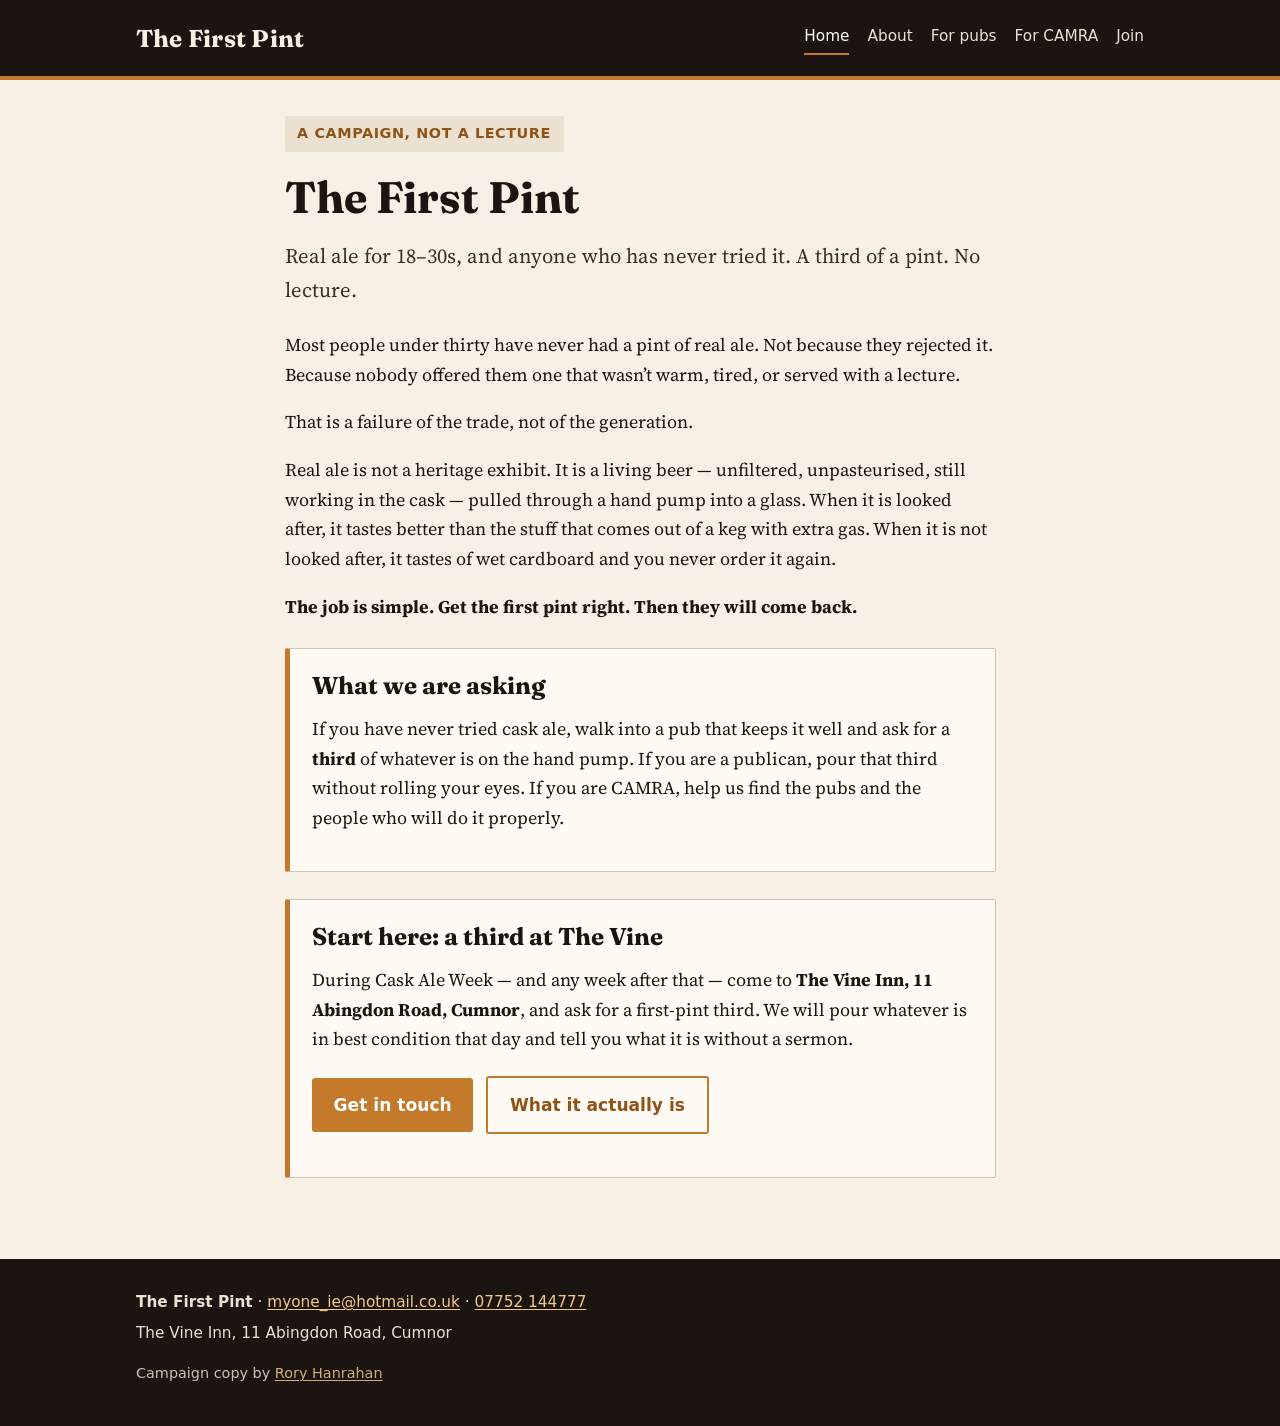
==== index.html @ 9336c906 "Add The First Pint campaign site" ====
<!DOCTYPE html>
<html lang="en-GB">
<head>
  <meta charset="utf-8">
  <meta name="viewport" content="width=device-width, initial-scale=1">
  <title>The First Pint — real ale for 18–30s</title>
  <meta name="description" content="Real ale for 18–30s, and anyone who has never tried it. A third of a pint. No lecture.">
  <link rel="preconnect" href="https://fonts.googleapis.com">
  <link rel="preconnect" href="https://fonts.gstatic.com" crossorigin>
  <link href="https://fonts.googleapis.com/css2?family=Fraunces:opsz,wght@9..144,600;9..144,700&family=Source+Serif+4:opsz,wght@8..60,400;8..60,600&display=swap" rel="stylesheet">
  <link rel="stylesheet" href="css/styles.css">
</head>
<body>
  <header class="site-header">
    <div class="site-header-inner">
      <p class="site-title"><a href="index.html">The First Pint</a></p>
      <nav class="site-nav" aria-label="Main">
        <a href="index.html" aria-current="page">Home</a>
        <a href="about.html">About</a>
        <a href="pubs.html">For pubs</a>
        <a href="camra.html">For CAMRA</a>
        <a href="join.html">Join</a>
      </nav>
    </div>
  </header>

  <main>
    <p class="tagline">A campaign, not a lecture</p>
    <h1>The First Pint</h1>
    <p class="lede">Real ale for 18–30s, and anyone who has never tried it. A third of a pint. No lecture.</p>

    <p>Most people under thirty have never had a pint of real ale. Not because they rejected it. Because nobody offered them one that wasn’t warm, tired, or served with a lecture.</p>
    <p>That is a failure of the trade, not of the generation.</p>
    <p>Real ale is not a heritage exhibit. It is a living beer — unfiltered, unpasteurised, still working in the cask — pulled through a hand pump into a glass. When it is looked after, it tastes better than the stuff that comes out of a keg with extra gas. When it is not looked after, it tastes of wet cardboard and you never order it again.</p>
    <p><strong>The job is simple. Get the first pint right. Then they will come back.</strong></p>

    <div class="ask-box">
      <h2>What we are asking</h2>
      <p>If you have never tried cask ale, walk into a pub that keeps it well and ask for a <strong>third</strong> of whatever is on the hand pump. If you are a publican, pour that third without rolling your eyes. If you are CAMRA, help us find the pubs and the people who will do it properly.</p>
    </div>

    <div class="cta-box">
      <h2>Start here: a third at The Vine</h2>
      <p>During Cask Ale Week — and any week after that — come to <strong>The Vine Inn, 11 Abingdon Road, Cumnor</strong>, and ask for a first-pint third. We will pour whatever is in best condition that day and tell you what it is without a sermon.</p>
      <p>
        <a class="btn" href="join.html">Get in touch</a>
        <a class="btn btn-ghost" href="about.html">What it actually is</a>
      </p>
    </div>
  </main>

  <footer class="site-footer">
    <div class="site-footer-inner">
      <p><strong>The First Pint</strong> · <a href="mailto:myone_ie@hotmail.co.uk">myone_ie@hotmail.co.uk</a> · <a href="tel:+447752144777">07752 144777</a></p>
      <p>The Vine Inn, 11 Abingdon Road, Cumnor</p>
      <p class="fine">Campaign copy by <a href="https://roryhanrahan.co.uk/first-pint.html">Rory Hanrahan</a></p>
    </div>
  </footer>
</body>
</html>
---- css/styles.css ----
/* The First Pint — warm campaign styles */
:root {
  --ink: #1c1410;
  --ink-soft: #3a2e26;
  --cream: #f7f0e4;
  --cream-deep: #ebe1d0;
  --amber: #c47a2a;
  --amber-deep: #8f5318;
  --ale: #6b3a14;
  --foam: #fffaf3;
  --line: #d4c4ae;
  --max: 42rem;
  --wide: 56rem;
}

*,
*::before,
*::after {
  box-sizing: border-box;
}

html {
  font-size: 112.5%;
  scroll-behavior: smooth;
}

body {
  margin: 0;
  font-family: "Source Serif 4", "Iowan Old Style", "Palatino Linotype", Palatino, Georgia, serif;
  line-height: 1.65;
  color: var(--ink);
  background: var(--cream);
  min-height: 100vh;
  display: flex;
  flex-direction: column;
}

img {
  max-width: 100%;
  height: auto;
}

a {
  color: var(--amber-deep);
  text-decoration-thickness: 1px;
  text-underline-offset: 0.15em;
}

a:hover {
  color: var(--ale);
}

.site-header {
  background: var(--ink);
  color: var(--cream);
  padding: 1rem 1.25rem;
  border-bottom: 4px solid var(--amber);
}

.site-header-inner {
  max-width: var(--wide);
  margin: 0 auto;
  display: flex;
  flex-wrap: wrap;
  align-items: center;
  justify-content: space-between;
  gap: 0.75rem 1.5rem;
}

.site-title {
  font-family: "Fraunces", "Source Serif 4", Georgia, serif;
  font-weight: 700;
  font-size: 1.35rem;
  letter-spacing: 0.01em;
  margin: 0;
}

.site-title a {
  color: var(--cream);
  text-decoration: none;
}

.site-title a:hover {
  color: #f0c98a;
}

.site-nav {
  display: flex;
  flex-wrap: wrap;
  gap: 0.35rem 1rem;
  font-family: system-ui, -apple-system, "Segoe UI", sans-serif;
  font-size: 0.85rem;
}

.site-nav a {
  color: var(--cream-deep);
  text-decoration: none;
  padding: 0.2rem 0;
  border-bottom: 2px solid transparent;
}

.site-nav a:hover,
.site-nav a[aria-current="page"] {
  color: #fff;
  border-bottom-color: var(--amber);
}

main {
  flex: 1;
  width: 100%;
  max-width: var(--max);
  margin: 0 auto;
  padding: 2rem 1.25rem 3rem;
}

main.wide {
  max-width: var(--wide);
}

h1,
h2,
h3 {
  font-family: "Fraunces", "Source Serif 4", Georgia, serif;
  font-weight: 700;
  line-height: 1.25;
  color: var(--ink);
}

h1 {
  font-size: clamp(1.85rem, 4vw, 2.45rem);
  margin: 0 0 0.75rem;
}

h2 {
  font-size: 1.35rem;
  margin: 2.25rem 0 0.75rem;
  padding-bottom: 0.35rem;
  border-bottom: 2px solid var(--line);
}

h3 {
  font-size: 1.1rem;
  margin: 1.5rem 0 0.5rem;
}

p {
  margin: 0 0 1rem;
}

.lede {
  font-size: 1.15rem;
  color: var(--ink-soft);
  margin-bottom: 1.25rem;
}

.tagline {
  display: inline-block;
  font-family: system-ui, -apple-system, "Segoe UI", sans-serif;
  font-size: 0.8rem;
  font-weight: 600;
  letter-spacing: 0.04em;
  text-transform: uppercase;
  color: var(--amber-deep);
  background: var(--cream-deep);
  padding: 0.35rem 0.7rem;
  border-radius: 2px;
  margin-bottom: 1rem;
}

.ask-box,
.cta-box,
.chalk {
  background: var(--foam);
  border: 1px solid var(--line);
  border-left: 5px solid var(--amber);
  padding: 1.15rem 1.25rem;
  margin: 1.5rem 0;
  border-radius: 2px;
}

.chalk {
  background: #2a241c;
  color: var(--cream);
  border: none;
  border-left: 5px solid var(--amber);
  font-family: system-ui, -apple-system, "Segoe UI", sans-serif;
}

.chalk strong {
  color: #f0c98a;
  letter-spacing: 0.02em;
}

.ask-box h2,
.cta-box h2 {
  margin-top: 0;
  border: none;
  padding: 0;
}

ul,
ol {
  margin: 0 0 1.25rem;
  padding-left: 1.25rem;
}

li {
  margin-bottom: 0.55rem;
}

.steps {
  list-style: none;
  padding: 0;
  counter-reset: step;
}

.steps li {
  counter-increment: step;
  position: relative;
  padding: 0.85rem 0 0.85rem 3rem;
  border-bottom: 1px solid var(--line);
  margin: 0;
}

.steps li::before {
  content: counter(step);
  position: absolute;
  left: 0;
  top: 0.85rem;
  width: 2rem;
  height: 2rem;
  display: flex;
  align-items: center;
  justify-content: center;
  background: var(--amber);
  color: #fff;
  font-family: system-ui, sans-serif;
  font-weight: 700;
  font-size: 0.9rem;
  border-radius: 50%;
}

.btn {
  display: inline-block;
  font-family: system-ui, -apple-system, "Segoe UI", sans-serif;
  font-weight: 600;
  font-size: 0.95rem;
  background: var(--amber);
  color: #fff;
  padding: 0.7rem 1.2rem;
  border-radius: 3px;
  text-decoration: none;
  border: none;
  margin: 0.25rem 0.5rem 0.25rem 0;
}

.btn:hover {
  background: var(--amber-deep);
  color: #fff;
}

.btn-ghost {
  background: transparent;
  color: var(--amber-deep);
  border: 2px solid var(--amber);
}

.btn-ghost:hover {
  background: var(--cream-deep);
  color: var(--ale);
}

.contact-list {
  list-style: none;
  padding: 0;
}

.contact-list li {
  margin-bottom: 0.65rem;
  padding-left: 0;
}

.contact-list strong {
  display: inline-block;
  min-width: 4.5rem;
  font-family: system-ui, sans-serif;
  font-size: 0.85rem;
  color: var(--ink-soft);
}

.site-footer {
  background: var(--ink);
  color: var(--cream-deep);
  padding: 1.75rem 1.25rem;
  font-family: system-ui, -apple-system, "Segoe UI", sans-serif;
  font-size: 0.85rem;
  line-height: 1.5;
}

.site-footer-inner {
  max-width: var(--wide);
  margin: 0 auto;
}

.site-footer a {
  color: #f0c98a;
}

.site-footer a:hover {
  color: #fff;
}

.site-footer p {
  margin: 0 0 0.5rem;
}

.site-footer .fine {
  margin-top: 1rem;
  opacity: 0.85;
  font-size: 0.8rem;
}

@media (max-width: 560px) {
  html {
    font-size: 100%;
  }

  .site-header-inner {
    flex-direction: column;
    align-items: flex-start;
  }

  .site-nav {
    gap: 0.5rem 0.85rem;
  }
}
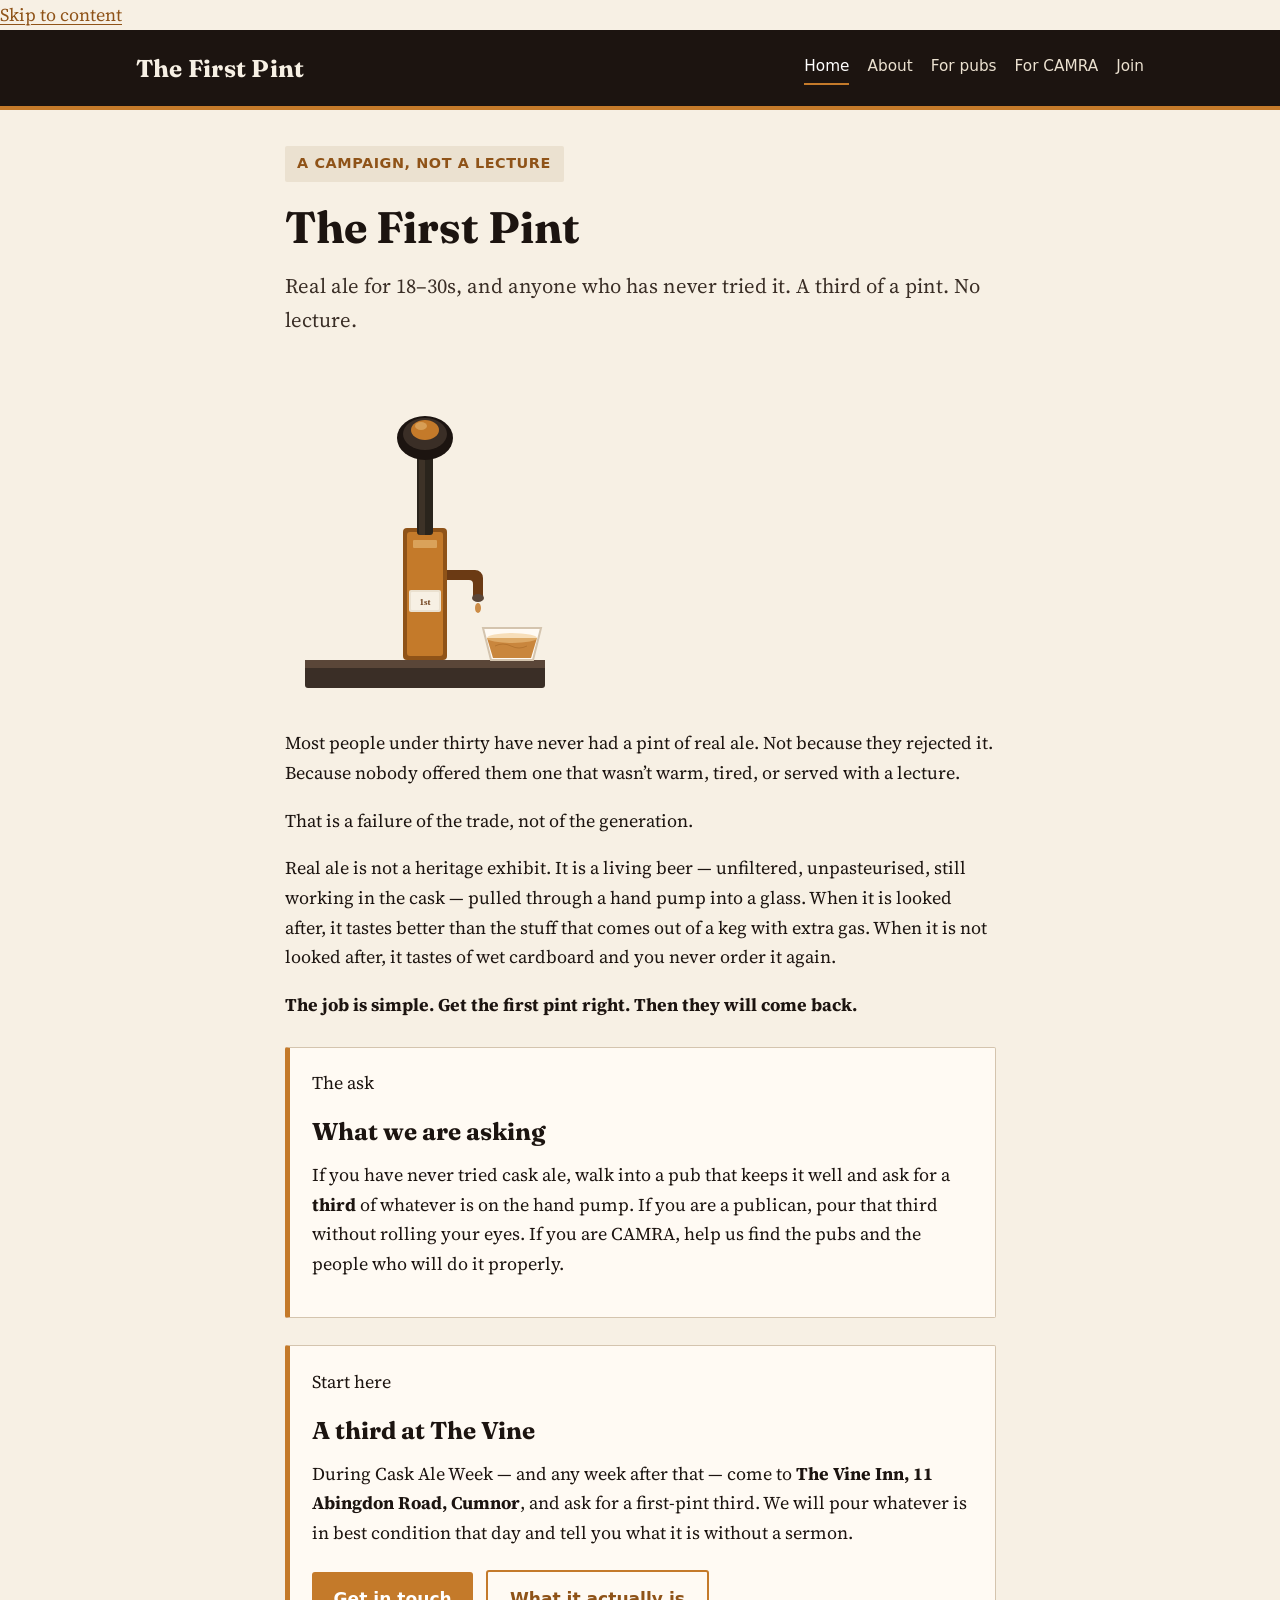
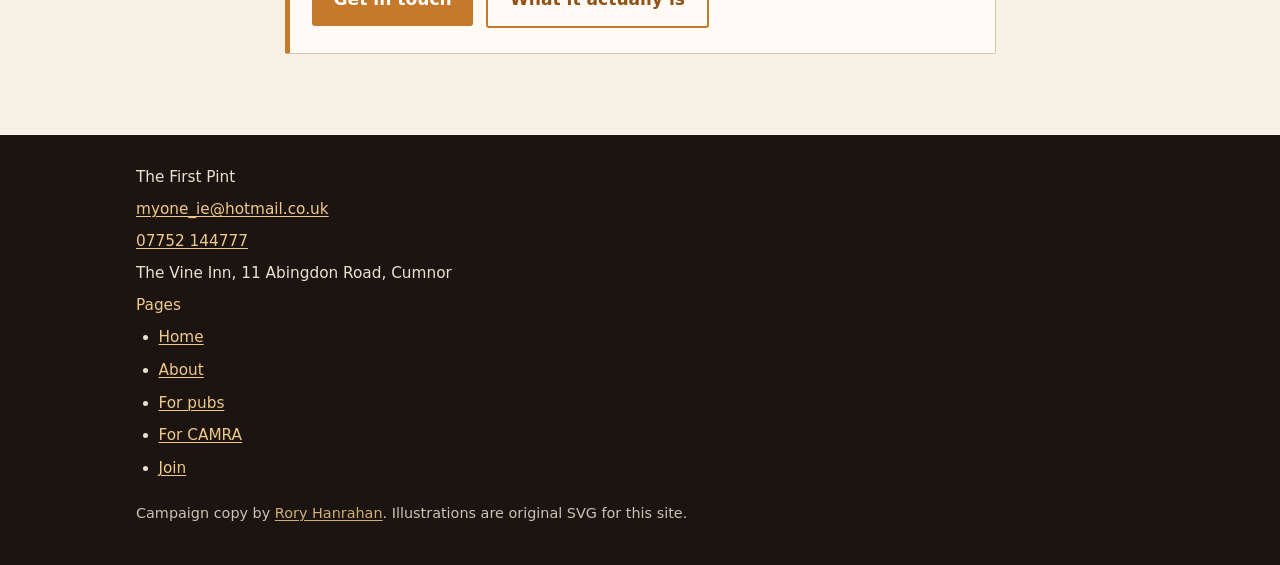
==== commit 30b64ec4: "Polish campaign design, SVG art, and OG image" ====
--- a/index.html
+++ b/index.html
@@ -5,12 +5,24 @@
   <meta name="viewport" content="width=device-width, initial-scale=1">
   <title>The First Pint — real ale for 18–30s</title>
   <meta name="description" content="Real ale for 18–30s, and anyone who has never tried it. A third of a pint. No lecture.">
+  <meta property="og:type" content="website">
+  <meta property="og:title" content="The First Pint — real ale for 18–30s">
+  <meta property="og:description" content="Real ale for 18–30s, and anyone who has never tried it. A third of a pint. No lecture.">
+  <meta property="og:url" content="https://rhodirish-afk.github.io/the-first-pint/">
+  <meta property="og:image" content="https://rhodirish-afk.github.io/the-first-pint/assets/og-image.svg">
+  <meta property="og:image:width" content="1200">
+  <meta property="og:image:height" content="630">
+  <meta name="twitter:card" content="summary_large_image">
+  <meta name="twitter:title" content="The First Pint — real ale for 18–30s">
+  <meta name="twitter:description" content="Real ale for 18–30s, and anyone who has never tried it. A third of a pint. No lecture.">
+  <meta name="twitter:image" content="https://rhodirish-afk.github.io/the-first-pint/assets/og-image.svg">
   <link rel="preconnect" href="https://fonts.googleapis.com">
   <link rel="preconnect" href="https://fonts.gstatic.com" crossorigin>
   <link href="https://fonts.googleapis.com/css2?family=Fraunces:opsz,wght@9..144,600;9..144,700&family=Source+Serif+4:opsz,wght@8..60,400;8..60,600&display=swap" rel="stylesheet">
   <link rel="stylesheet" href="css/styles.css">
 </head>
 <body>
+  <a class="skip-link" href="#main">Skip to content</a>
   <header class="site-header">
     <div class="site-header-inner">
       <p class="site-title"><a href="index.html">The First Pint</a></p>
@@ -24,10 +36,17 @@
     </div>
   </header>
 
-  <main>
-    <p class="tagline">A campaign, not a lecture</p>
-    <h1>The First Pint</h1>
-    <p class="lede">Real ale for 18–30s, and anyone who has never tried it. A third of a pint. No lecture.</p>
+  <main id="main">
+    <div class="hero">
+      <div class="hero-copy">
+        <p class="tagline">A campaign, not a lecture</p>
+        <h1>The First Pint</h1>
+        <p class="lede">Real ale for 18–30s, and anyone who has never tried it. A third of a pint. No lecture.</p>
+      </div>
+      <div class="hero-art" aria-hidden="true">
+        <img src="assets/handpump.svg" width="280" height="360" alt="">
+      </div>
+    </div>
 
     <p>Most people under thirty have never had a pint of real ale. Not because they rejected it. Because nobody offered them one that wasn’t warm, tired, or served with a lecture.</p>
     <p>That is a failure of the trade, not of the generation.</p>
@@ -35,25 +54,43 @@
     <p><strong>The job is simple. Get the first pint right. Then they will come back.</strong></p>
 
     <div class="ask-box">
+      <p class="section-label">The ask</p>
       <h2>What we are asking</h2>
       <p>If you have never tried cask ale, walk into a pub that keeps it well and ask for a <strong>third</strong> of whatever is on the hand pump. If you are a publican, pour that third without rolling your eyes. If you are CAMRA, help us find the pubs and the people who will do it properly.</p>
     </div>
 
     <div class="cta-box">
-      <h2>Start here: a third at The Vine</h2>
+      <p class="section-label">Start here</p>
+      <h2>A third at The Vine</h2>
       <p>During Cask Ale Week — and any week after that — come to <strong>The Vine Inn, 11 Abingdon Road, Cumnor</strong>, and ask for a first-pint third. We will pour whatever is in best condition that day and tell you what it is without a sermon.</p>
-      <p>
+      <div class="btn-row">
         <a class="btn" href="join.html">Get in touch</a>
         <a class="btn btn-ghost" href="about.html">What it actually is</a>
-      </p>
+      </div>
     </div>
   </main>
 
   <footer class="site-footer">
     <div class="site-footer-inner">
-      <p><strong>The First Pint</strong> · <a href="mailto:myone_ie@hotmail.co.uk">myone_ie@hotmail.co.uk</a> · <a href="tel:+447752144777">07752 144777</a></p>
-      <p>The Vine Inn, 11 Abingdon Road, Cumnor</p>
-      <p class="fine">Campaign copy by <a href="https://roryhanrahan.co.uk/first-pint.html">Rory Hanrahan</a></p>
+      <div>
+        <p class="footer-brand">The First Pint</p>
+        <div class="contact-block">
+          <p><a href="mailto:myone_ie@hotmail.co.uk">myone_ie@hotmail.co.uk</a></p>
+          <p><a href="tel:+447752144777">07752 144777</a></p>
+          <p>The Vine Inn, 11 Abingdon Road, Cumnor</p>
+        </div>
+      </div>
+      <div>
+        <p class="section-label" style="color:#f0c98a;margin-bottom:0.5rem;">Pages</p>
+        <ul class="footer-nav">
+          <li><a href="index.html" aria-current="page">Home</a></li>
+          <li><a href="about.html">About</a></li>
+          <li><a href="pubs.html">For pubs</a></li>
+          <li><a href="camra.html">For CAMRA</a></li>
+          <li><a href="join.html">Join</a></li>
+        </ul>
+      </div>
+      <p class="fine">Campaign copy by <a href="https://roryhanrahan.co.uk/first-pint.html">Rory Hanrahan</a>. Illustrations are original SVG for this site.</p>
     </div>
   </footer>
 </body>
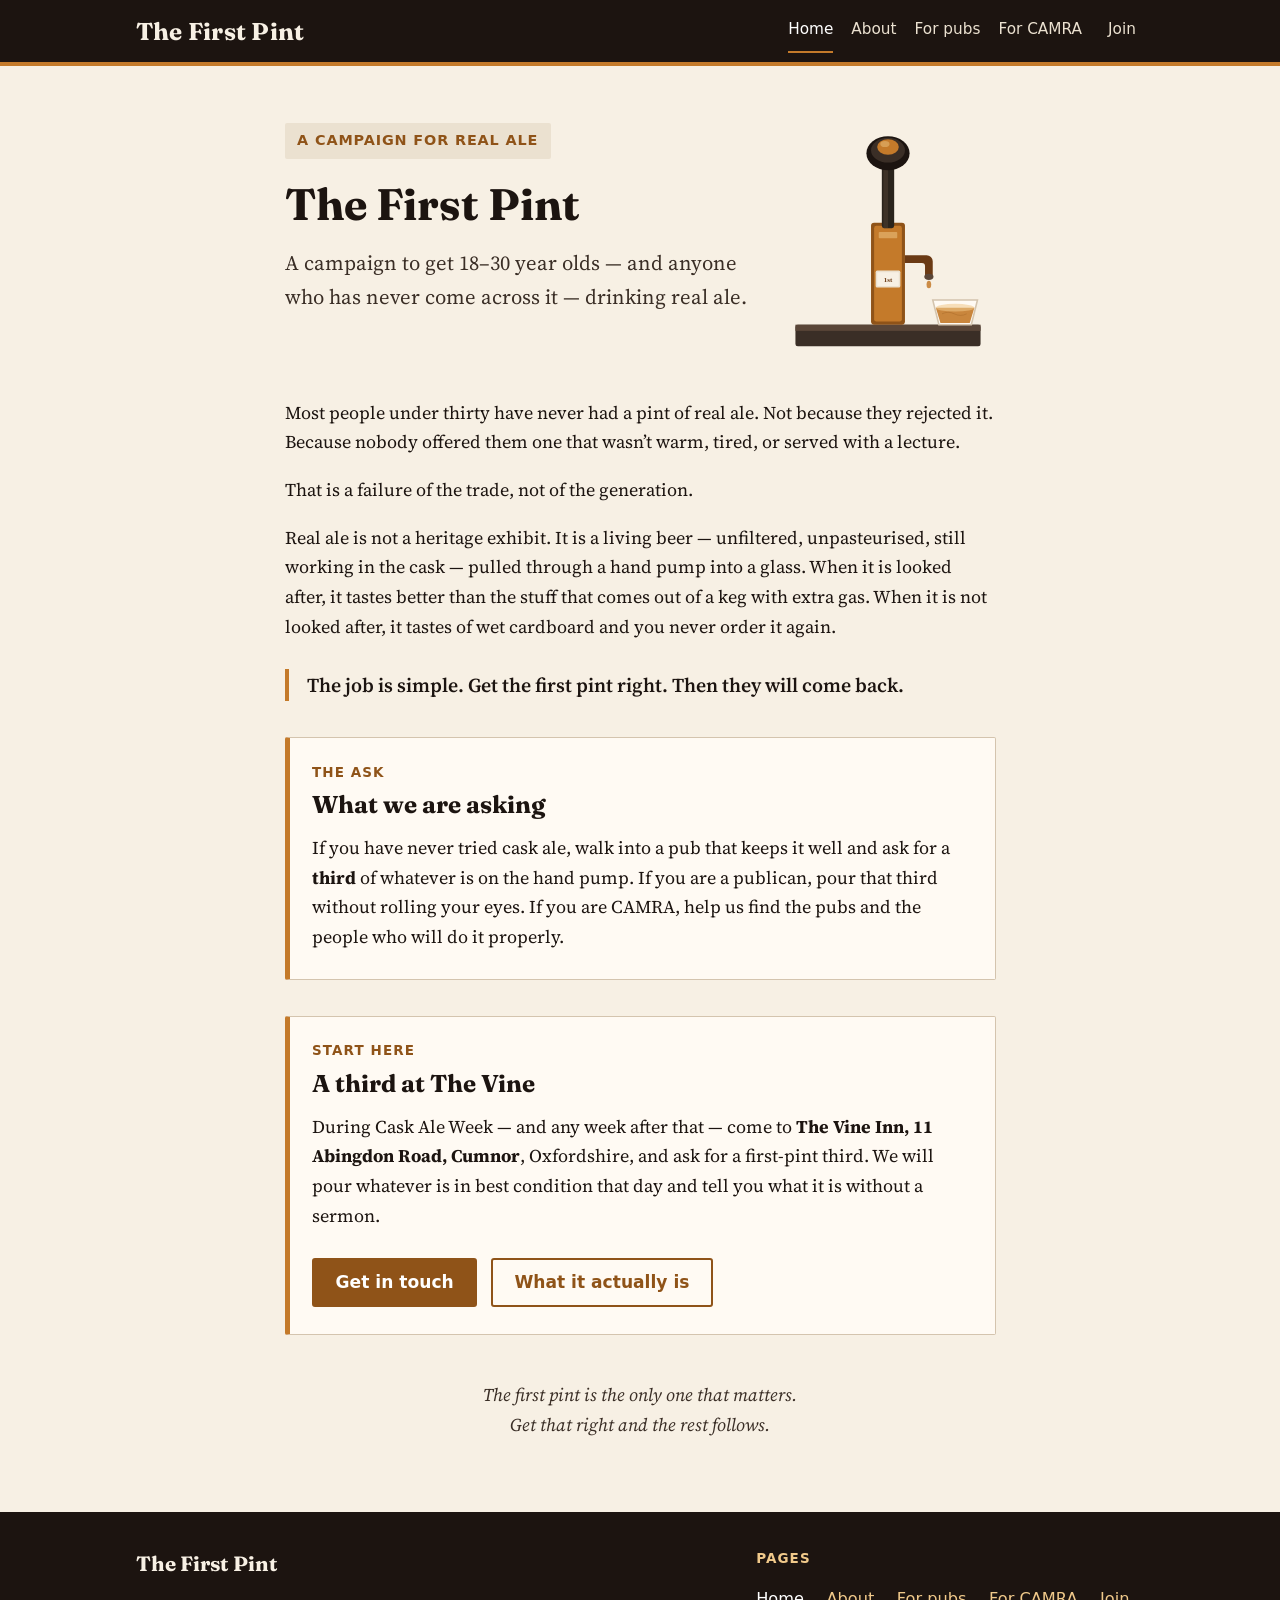
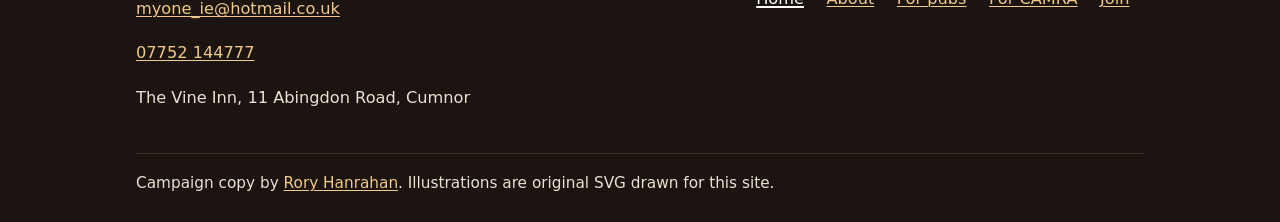
==== commit 8d0dc5ae: "Quality pass: copy, mobile, links, meta/OG, imagery, accessibility - Restore copy to the source word" ====
--- a/index.html
+++ b/index.html
@@ -4,21 +4,29 @@
   <meta charset="utf-8">
   <meta name="viewport" content="width=device-width, initial-scale=1">
   <title>The First Pint — real ale for 18–30s</title>
-  <meta name="description" content="Real ale for 18–30s, and anyone who has never tried it. A third of a pint. No lecture.">
+  <meta name="description" content="A campaign to get 18–30 year olds, and anyone who has never come across it, drinking real ale. A third of a pint. No lecture.">
+  <link rel="canonical" href="https://rhodirish-afk.github.io/the-first-pint/">
+  <meta name="theme-color" content="#1c1410">
+  <link rel="icon" href="assets/favicon.svg" type="image/svg+xml">
   <meta property="og:type" content="website">
+  <meta property="og:site_name" content="The First Pint">
+  <meta property="og:locale" content="en_GB">
   <meta property="og:title" content="The First Pint — real ale for 18–30s">
-  <meta property="og:description" content="Real ale for 18–30s, and anyone who has never tried it. A third of a pint. No lecture.">
+  <meta property="og:description" content="A campaign to get 18–30 year olds, and anyone who has never come across it, drinking real ale. A third of a pint. No lecture.">
   <meta property="og:url" content="https://rhodirish-afk.github.io/the-first-pint/">
-  <meta property="og:image" content="https://rhodirish-afk.github.io/the-first-pint/assets/og-image.svg">
+  <meta property="og:image" content="https://rhodirish-afk.github.io/the-first-pint/assets/og-image.png">
+  <meta property="og:image:type" content="image/png">
   <meta property="og:image:width" content="1200">
   <meta property="og:image:height" content="630">
+  <meta property="og:image:alt" content="The First Pint: a hand pump and a third-pint glass of cask ale on a cream background">
   <meta name="twitter:card" content="summary_large_image">
   <meta name="twitter:title" content="The First Pint — real ale for 18–30s">
-  <meta name="twitter:description" content="Real ale for 18–30s, and anyone who has never tried it. A third of a pint. No lecture.">
-  <meta name="twitter:image" content="https://rhodirish-afk.github.io/the-first-pint/assets/og-image.svg">
+  <meta name="twitter:description" content="A campaign to get 18–30 year olds, and anyone who has never come across it, drinking real ale. A third of a pint. No lecture.">
+  <meta name="twitter:image" content="https://rhodirish-afk.github.io/the-first-pint/assets/og-image.png">
+  <meta name="twitter:image:alt" content="The First Pint: a hand pump and a third-pint glass of cask ale on a cream background">
   <link rel="preconnect" href="https://fonts.googleapis.com">
   <link rel="preconnect" href="https://fonts.gstatic.com" crossorigin>
-  <link href="https://fonts.googleapis.com/css2?family=Fraunces:opsz,wght@9..144,600;9..144,700&family=Source+Serif+4:opsz,wght@8..60,400;8..60,600&display=swap" rel="stylesheet">
+  <link href="https://fonts.googleapis.com/css2?family=Fraunces:opsz,wght@9..144,600;9..144,700&amp;family=Source+Serif+4:opsz,wght@8..60,400;8..60,600&amp;display=swap" rel="stylesheet">
   <link rel="stylesheet" href="css/styles.css">
 </head>
 <body>
@@ -36,14 +44,14 @@
     </div>
   </header>
 
-  <main id="main">
+  <main id="main" class="home">
     <div class="hero">
       <div class="hero-copy">
-        <p class="tagline">A campaign, not a lecture</p>
+        <p class="tagline">A campaign for real ale</p>
         <h1>The First Pint</h1>
-        <p class="lede">Real ale for 18–30s, and anyone who has never tried it. A third of a pint. No lecture.</p>
+        <p class="lede">A campaign to get 18–30 year olds — and anyone who has never come across it — drinking real ale.</p>
       </div>
-      <div class="hero-art" aria-hidden="true">
+      <div class="hero-art">
         <img src="assets/handpump.svg" width="280" height="360" alt="">
       </div>
     </div>
@@ -51,37 +59,39 @@
     <p>Most people under thirty have never had a pint of real ale. Not because they rejected it. Because nobody offered them one that wasn’t warm, tired, or served with a lecture.</p>
     <p>That is a failure of the trade, not of the generation.</p>
     <p>Real ale is not a heritage exhibit. It is a living beer — unfiltered, unpasteurised, still working in the cask — pulled through a hand pump into a glass. When it is looked after, it tastes better than the stuff that comes out of a keg with extra gas. When it is not looked after, it tastes of wet cardboard and you never order it again.</p>
-    <p><strong>The job is simple. Get the first pint right. Then they will come back.</strong></p>
+    <p class="pull">The job is simple. Get the first pint right. Then they will come back.</p>
 
-    <div class="ask-box">
+    <section class="ask-box" aria-labelledby="ask-heading">
       <p class="section-label">The ask</p>
-      <h2>What we are asking</h2>
+      <h2 id="ask-heading">What we are asking</h2>
       <p>If you have never tried cask ale, walk into a pub that keeps it well and ask for a <strong>third</strong> of whatever is on the hand pump. If you are a publican, pour that third without rolling your eyes. If you are CAMRA, help us find the pubs and the people who will do it properly.</p>
-    </div>
+    </section>
 
-    <div class="cta-box">
+    <section class="cta-box" aria-labelledby="start-heading">
       <p class="section-label">Start here</p>
-      <h2>A third at The Vine</h2>
-      <p>During Cask Ale Week — and any week after that — come to <strong>The Vine Inn, 11 Abingdon Road, Cumnor</strong>, and ask for a first-pint third. We will pour whatever is in best condition that day and tell you what it is without a sermon.</p>
+      <h2 id="start-heading">A third at The Vine</h2>
+      <p>During Cask Ale Week — and any week after that — come to <strong>The Vine Inn, 11 Abingdon Road, Cumnor</strong>, Oxfordshire, and ask for a first-pint third. We will pour whatever is in best condition that day and tell you what it is without a sermon.</p>
       <div class="btn-row">
         <a class="btn" href="join.html">Get in touch</a>
         <a class="btn btn-ghost" href="about.html">What it actually is</a>
       </div>
-    </div>
+    </section>
+
+    <p class="signoff">The first pint is the only one that matters.<br>Get that right and the rest follows.</p>
   </main>
 
   <footer class="site-footer">
     <div class="site-footer-inner">
-      <div>
+      <div class="footer-contact">
         <p class="footer-brand">The First Pint</p>
-        <div class="contact-block">
-          <p><a href="mailto:myone_ie@hotmail.co.uk">myone_ie@hotmail.co.uk</a></p>
-          <p><a href="tel:+447752144777">07752 144777</a></p>
-          <p>The Vine Inn, 11 Abingdon Road, Cumnor</p>
-        </div>
+        <ul class="contact-block">
+          <li><a href="mailto:myone_ie@hotmail.co.uk?subject=The%20First%20Pint">myone_ie@hotmail.co.uk</a></li>
+          <li><a href="tel:+447752144777">07752 144777</a></li>
+          <li>The Vine Inn, 11 Abingdon Road, Cumnor</li>
+        </ul>
       </div>
-      <div>
-        <p class="section-label" style="color:#f0c98a;margin-bottom:0.5rem;">Pages</p>
+      <nav class="footer-pages" aria-label="Footer">
+        <p class="footer-heading">Pages</p>
         <ul class="footer-nav">
           <li><a href="index.html" aria-current="page">Home</a></li>
           <li><a href="about.html">About</a></li>
@@ -89,8 +99,8 @@
           <li><a href="camra.html">For CAMRA</a></li>
           <li><a href="join.html">Join</a></li>
         </ul>
-      </div>
-      <p class="fine">Campaign copy by <a href="https://roryhanrahan.co.uk/first-pint.html">Rory Hanrahan</a>. Illustrations are original SVG for this site.</p>
+      </nav>
+      <p class="fine">Campaign copy by <a href="https://roryhanrahan.co.uk/first-pint.html">Rory Hanrahan</a>. Illustrations are original SVG drawn for this site.</p>
     </div>
   </footer>
 </body>
--- a/css/styles.css
+++ b/css/styles.css
@@ -4,13 +4,17 @@
   --ink-soft: #3a2e26;
   --cream: #f7f0e4;
   --cream-deep: #ebe1d0;
-  --amber: #c47a2a;
-  --amber-deep: #8f5318;
+  --amber: #c47a2a;       /* decorative only: borders, rules, art */
+  --amber-deep: #8f5318;  /* text and button fills (AA on cream and with white) */
   --ale: #6b3a14;
   --foam: #fffaf3;
   --line: #d4c4ae;
+  --gold: #f0c98a;
+  --focus: #1c1410;
   --max: 42rem;
   --wide: 56rem;
+  --sans: system-ui, -apple-system, "Segoe UI", Roboto, sans-serif;
+  --display: "Fraunces", "Source Serif 4", Georgia, serif;
 }
 
 *,
@@ -21,7 +25,14 @@
 
 html {
   font-size: 112.5%;
-  scroll-behavior: smooth;
+  -webkit-text-size-adjust: 100%;
+  text-size-adjust: 100%;
+}
+
+@media (prefers-reduced-motion: no-preference) {
+  html {
+    scroll-behavior: smooth;
+  }
 }
 
 body {
@@ -33,6 +44,7 @@
   min-height: 100vh;
   display: flex;
   flex-direction: column;
+  overflow-wrap: break-word;
 }
 
 img {
@@ -48,12 +60,39 @@
 
 a:hover {
   color: var(--ale);
-}
-
+  text-decoration-thickness: 2px;
+}
+
+:focus-visible {
+  outline: 3px solid var(--focus);
+  outline-offset: 3px;
+  border-radius: 2px;
+}
+
+/* Skip link: hidden until focused */
+.skip-link {
+  position: absolute;
+  left: 0.75rem;
+  top: -4rem;
+  z-index: 10;
+  background: var(--gold);
+  color: var(--ink);
+  font-family: var(--sans);
+  font-weight: 600;
+  padding: 0.75rem 1rem;
+  border-radius: 3px;
+  text-decoration: none;
+}
+
+.skip-link:focus {
+  top: 0.75rem;
+}
+
+/* Header */
 .site-header {
   background: var(--ink);
   color: var(--cream);
-  padding: 1rem 1.25rem;
+  padding: 0.5rem 1.25rem;
   border-bottom: 4px solid var(--amber);
 }
 
@@ -64,11 +103,11 @@
   flex-wrap: wrap;
   align-items: center;
   justify-content: space-between;
-  gap: 0.75rem 1.5rem;
+  gap: 0 1.5rem;
 }
 
 .site-title {
-  font-family: "Fraunces", "Source Serif 4", Georgia, serif;
+  font-family: var(--display);
   font-weight: 700;
   font-size: 1.35rem;
   letter-spacing: 0.01em;
@@ -76,26 +115,33 @@
 }
 
 .site-title a {
+  display: inline-flex;
+  align-items: center;
+  min-height: 44px;
   color: var(--cream);
   text-decoration: none;
 }
 
 .site-title a:hover {
-  color: #f0c98a;
+  color: var(--gold);
 }
 
 .site-nav {
   display: flex;
   flex-wrap: wrap;
-  gap: 0.35rem 1rem;
-  font-family: system-ui, -apple-system, "Segoe UI", sans-serif;
+  gap: 0 1rem;
+  font-family: var(--sans);
   font-size: 0.85rem;
 }
 
 .site-nav a {
+  display: inline-flex;
+  align-items: center;
+  min-height: 44px;
+  min-width: 44px;
+  justify-content: center;
   color: var(--cream-deep);
   text-decoration: none;
-  padding: 0.2rem 0;
   border-bottom: 2px solid transparent;
 }
 
@@ -105,42 +151,49 @@
   border-bottom-color: var(--amber);
 }
 
+.site-header :focus-visible,
+.site-footer :focus-visible,
+.chalk :focus-visible {
+  outline-color: var(--gold);
+}
+
+/* Main column */
 main {
   flex: 1;
   width: 100%;
   max-width: var(--max);
   margin: 0 auto;
-  padding: 2rem 1.25rem 3rem;
-}
-
-main.wide {
-  max-width: var(--wide);
+  padding: 2.25rem 1.25rem 3rem;
+}
+
+main.home {
+  padding-top: 1.5rem;
 }
 
 h1,
 h2,
 h3 {
-  font-family: "Fraunces", "Source Serif 4", Georgia, serif;
+  font-family: var(--display);
   font-weight: 700;
   line-height: 1.25;
   color: var(--ink);
 }
 
 h1 {
-  font-size: clamp(1.85rem, 4vw, 2.45rem);
+  font-size: clamp(1.85rem, 4vw + 0.5rem, 2.45rem);
   margin: 0 0 0.75rem;
 }
 
 h2 {
   font-size: 1.35rem;
-  margin: 2.25rem 0 0.75rem;
+  margin: 0 0 0.75rem;
   padding-bottom: 0.35rem;
   border-bottom: 2px solid var(--line);
 }
 
-h3 {
-  font-size: 1.1rem;
-  margin: 1.5rem 0 0.5rem;
+main > section,
+main > h2 {
+  margin-top: 2.5rem;
 }
 
 p {
@@ -150,15 +203,25 @@
 .lede {
   font-size: 1.15rem;
   color: var(--ink-soft);
-  margin-bottom: 1.25rem;
+  margin-bottom: 1.5rem;
+}
+
+.section-label {
+  font-family: var(--sans);
+  font-size: 0.75rem;
+  font-weight: 700;
+  letter-spacing: 0.08em;
+  text-transform: uppercase;
+  color: var(--amber-deep);
+  margin: 0 0 0.35rem;
 }
 
 .tagline {
   display: inline-block;
-  font-family: system-ui, -apple-system, "Segoe UI", sans-serif;
+  font-family: var(--sans);
   font-size: 0.8rem;
-  font-weight: 600;
-  letter-spacing: 0.04em;
+  font-weight: 700;
+  letter-spacing: 0.06em;
   text-transform: uppercase;
   color: var(--amber-deep);
   background: var(--cream-deep);
@@ -167,15 +230,69 @@
   margin-bottom: 1rem;
 }
 
+.pull {
+  font-weight: 600;
+  font-size: 1.1rem;
+  border-left: 4px solid var(--amber);
+  padding-left: 1rem;
+  margin: 1.5rem 0;
+}
+
+.signoff {
+  font-style: italic;
+  color: var(--ink-soft);
+  margin-top: 2.5rem;
+  text-align: center;
+}
+
+/* Hero */
+.hero {
+  display: grid;
+  grid-template-columns: 1fr;
+  align-items: center;
+  gap: 0.5rem;
+  margin-bottom: 1.5rem;
+}
+
+.hero-art {
+  justify-self: center;
+  max-width: 11rem;
+}
+
+.hero-art img {
+  display: block;
+  width: 100%;
+}
+
+@media (min-width: 640px) {
+  .hero {
+    grid-template-columns: 1fr 12rem;
+    gap: 1.5rem;
+  }
+
+  .hero-art {
+    max-width: none;
+    width: 12rem;
+  }
+}
+
+/* Boxes */
 .ask-box,
 .cta-box,
 .chalk {
   background: var(--foam);
   border: 1px solid var(--line);
   border-left: 5px solid var(--amber);
-  padding: 1.15rem 1.25rem;
-  margin: 1.5rem 0;
+  padding: 1.25rem 1.25rem 0.5rem;
+  margin: 2rem 0;
   border-radius: 2px;
+}
+
+.ask-box h2,
+.cta-box h2,
+.chalk h2 {
+  border: none;
+  padding: 0;
 }
 
 .chalk {
@@ -183,21 +300,29 @@
   color: var(--cream);
   border: none;
   border-left: 5px solid var(--amber);
-  font-family: system-ui, -apple-system, "Segoe UI", sans-serif;
-}
-
-.chalk strong {
-  color: #f0c98a;
-  letter-spacing: 0.02em;
-}
-
-.ask-box h2,
-.cta-box h2 {
-  margin-top: 0;
-  border: none;
-  padding: 0;
-}
-
+  font-family: var(--sans);
+  padding-bottom: 0.75rem;
+}
+
+.chalk-art {
+  display: block;
+  width: 100%;
+  max-width: 20rem;
+  margin: 0 auto 1rem;
+}
+
+.chalk-label {
+  color: var(--gold);
+  font-size: 1.15rem;
+}
+
+.chalk-phrase {
+  color: var(--gold);
+  font-weight: 600;
+  white-space: nowrap;
+}
+
+/* Lists */
 ul,
 ol {
   margin: 0 0 1.25rem;
@@ -232,37 +357,117 @@
   display: flex;
   align-items: center;
   justify-content: center;
-  background: var(--amber);
+  background: var(--amber-deep);
   color: #fff;
-  font-family: system-ui, sans-serif;
+  font-family: var(--sans);
   font-weight: 700;
   font-size: 0.9rem;
   border-radius: 50%;
 }
 
+.feature-grid {
+  list-style: none;
+  padding: 0;
+  display: grid;
+  grid-template-columns: 1fr;
+  gap: 1rem;
+  margin: 0 0 1.75rem;
+}
+
+@media (min-width: 640px) {
+  .feature-grid {
+    grid-template-columns: 1fr 1fr;
+  }
+}
+
+.feature-card {
+  background: var(--foam);
+  border: 1px solid var(--line);
+  border-top: 4px solid var(--amber);
+  border-radius: 2px;
+  padding: 1rem 1.1rem 0.25rem;
+  margin: 0;
+}
+
+.card-icon {
+  display: block;
+  width: 48px;
+  height: 48px;
+  object-fit: contain;
+  margin-bottom: 0.5rem;
+}
+
+.card-title {
+  font-size: 1.05rem;
+  border: none;
+  padding: 0;
+  margin: 0 0 0.4rem;
+}
+
+.feature-card p {
+  font-size: 0.95rem;
+}
+
+.reading-list {
+  list-style: none;
+  padding: 0;
+}
+
+.reading-list li {
+  padding: 0.35rem 0;
+  border-bottom: 1px solid var(--line);
+  margin: 0;
+}
+
+.reading-list a {
+  display: inline-flex;
+  align-items: center;
+  min-height: 44px;
+  padding: 0.25rem 0;
+  font-weight: 600;
+}
+
+.reading-list span {
+  display: block;
+  font-size: 0.9rem;
+  color: var(--ink-soft);
+  padding-bottom: 0.35rem;
+}
+
+/* Buttons */
+.btn-row {
+  display: flex;
+  flex-wrap: wrap;
+  gap: 0.75rem;
+  margin: 1.5rem 0 1rem;
+}
+
 .btn {
-  display: inline-block;
-  font-family: system-ui, -apple-system, "Segoe UI", sans-serif;
+  display: inline-flex;
+  align-items: center;
+  justify-content: center;
+  min-height: 44px;
+  font-family: var(--sans);
   font-weight: 600;
   font-size: 0.95rem;
-  background: var(--amber);
+  line-height: 1.2;
+  background: var(--amber-deep);
   color: #fff;
   padding: 0.7rem 1.2rem;
+  border: 2px solid var(--amber-deep);
   border-radius: 3px;
   text-decoration: none;
-  border: none;
-  margin: 0.25rem 0.5rem 0.25rem 0;
 }
 
 .btn:hover {
-  background: var(--amber-deep);
+  background: var(--ale);
+  border-color: var(--ale);
   color: #fff;
 }
 
 .btn-ghost {
   background: transparent;
   color: var(--amber-deep);
-  border: 2px solid var(--amber);
 }
 
 .btn-ghost:hover {
@@ -270,40 +475,67 @@
   color: var(--ale);
 }
 
+/* Contact */
 .contact-list {
-  list-style: none;
-  padding: 0;
-}
-
-.contact-list li {
-  margin-bottom: 0.65rem;
-  padding-left: 0;
-}
-
-.contact-list strong {
+  margin: 0 0 1rem;
+}
+
+.contact-list div {
+  display: flex;
+  flex-wrap: wrap;
+  align-items: center;
+  gap: 0 0.75rem;
+  min-height: 44px;
+  margin: 0;
+}
+
+.contact-list dt {
+  min-width: 4rem;
+  font-family: var(--sans);
+  font-size: 0.85rem;
+  font-weight: 600;
+  color: var(--ink-soft);
+}
+
+.contact-list dd {
+  margin: 0;
+}
+
+.contact-list a {
   display: inline-block;
-  min-width: 4.5rem;
-  font-family: system-ui, sans-serif;
-  font-size: 0.85rem;
-  color: var(--ink-soft);
-}
-
+  padding: 0.6rem 0;
+}
+
+/* Footer */
 .site-footer {
   background: var(--ink);
   color: var(--cream-deep);
-  padding: 1.75rem 1.25rem;
-  font-family: system-ui, -apple-system, "Segoe UI", sans-serif;
-  font-size: 0.85rem;
+  padding: 2rem 1.25rem 1.5rem;
+  font-family: var(--sans);
+  font-size: 0.9rem;
   line-height: 1.5;
 }
 
 .site-footer-inner {
   max-width: var(--wide);
   margin: 0 auto;
+  display: grid;
+  grid-template-columns: 1fr;
+  gap: 1.25rem 2rem;
+}
+
+@media (min-width: 640px) {
+  .site-footer-inner {
+    grid-template-columns: 1fr auto;
+  }
+
+  .site-footer .fine {
+    grid-column: 1 / -1;
+  }
 }
 
 .site-footer a {
-  color: #f0c98a;
+  color: var(--gold);
 }
 
 .site-footer a:hover {
@@ -314,10 +546,68 @@
   margin: 0 0 0.5rem;
 }
 
+.footer-brand {
+  font-family: var(--display);
+  font-size: 1.15rem;
+  font-weight: 700;
+  color: var(--cream);
+}
+
+.footer-heading {
+  font-size: 0.75rem;
+  font-weight: 700;
+  letter-spacing: 0.08em;
+  text-transform: uppercase;
+  color: var(--gold);
+}
+
+.contact-block,
+.footer-nav {
+  list-style: none;
+  padding: 0;
+  margin: 0;
+}
+
+.contact-block li,
+.footer-nav li {
+  margin: 0;
+}
+
+.contact-block li:last-child {
+  padding: 0.6rem 0;
+}
+
+.contact-block a,
+.footer-nav a {
+  display: inline-flex;
+  align-items: center;
+  min-height: 44px;
+  min-width: 44px;
+}
+
+.footer-nav {
+  display: flex;
+  flex-wrap: wrap;
+  gap: 0 1.25rem;
+}
+
+.footer-nav a[aria-current="page"] {
+  color: #fff;
+  text-decoration-thickness: 2px;
+}
+
 .site-footer .fine {
-  margin-top: 1rem;
-  opacity: 0.85;
-  font-size: 0.8rem;
+  margin: 0.5rem 0 0;
+  padding-top: 1rem;
+  border-top: 1px solid var(--ink-soft);
+  font-size: 0.85rem;
+  color: var(--cream-deep);
+}
+
+.site-footer .fine a {
+  display: inline-block;
+  padding: 0.75rem 0;
+  margin: -0.75rem 0;
 }
 
 @media (max-width: 560px) {
@@ -331,6 +621,6 @@
   }
 
   .site-nav {
-    gap: 0.5rem 0.85rem;
-  }
-}
+    gap: 0 0.9rem;
+  }
+}
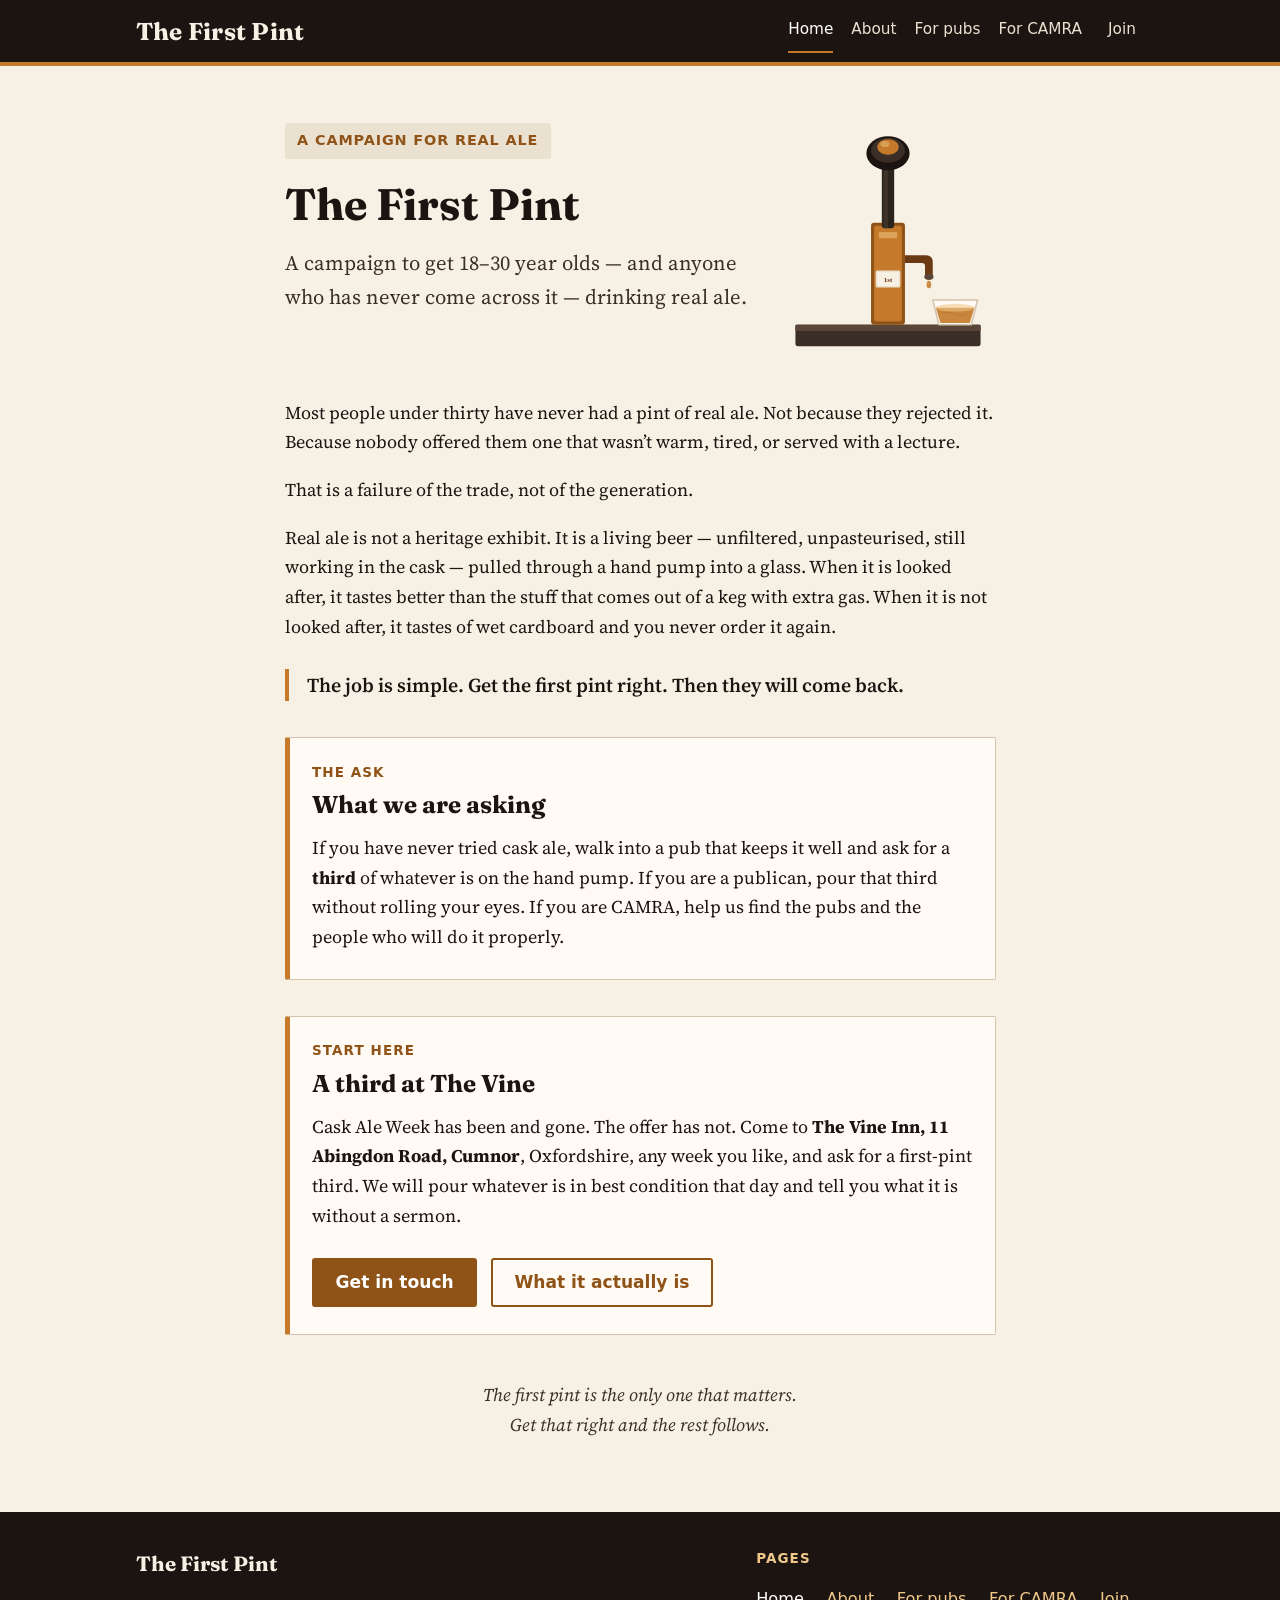
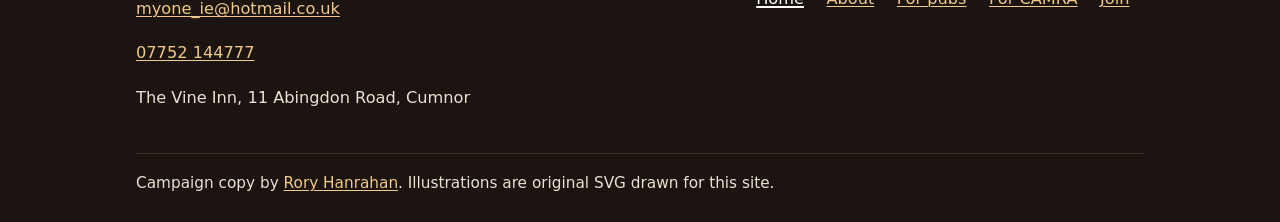
==== commit 4c42fa14: "Cask Ale Week copy to past tense; temporary workflow to render og-image.png - Home, Join, Pubs, CAMR" ====
--- a/index.html
+++ b/index.html
@@ -70,7 +70,7 @@
     <section class="cta-box" aria-labelledby="start-heading">
       <p class="section-label">Start here</p>
       <h2 id="start-heading">A third at The Vine</h2>
-      <p>During Cask Ale Week — and any week after that — come to <strong>The Vine Inn, 11 Abingdon Road, Cumnor</strong>, Oxfordshire, and ask for a first-pint third. We will pour whatever is in best condition that day and tell you what it is without a sermon.</p>
+      <p>Cask Ale Week has been and gone. The offer has not. Come to <strong>The Vine Inn, 11 Abingdon Road, Cumnor</strong>, Oxfordshire, any week you like, and ask for a first-pint third. We will pour whatever is in best condition that day and tell you what it is without a sermon.</p>
       <div class="btn-row">
         <a class="btn" href="join.html">Get in touch</a>
         <a class="btn btn-ghost" href="about.html">What it actually is</a>
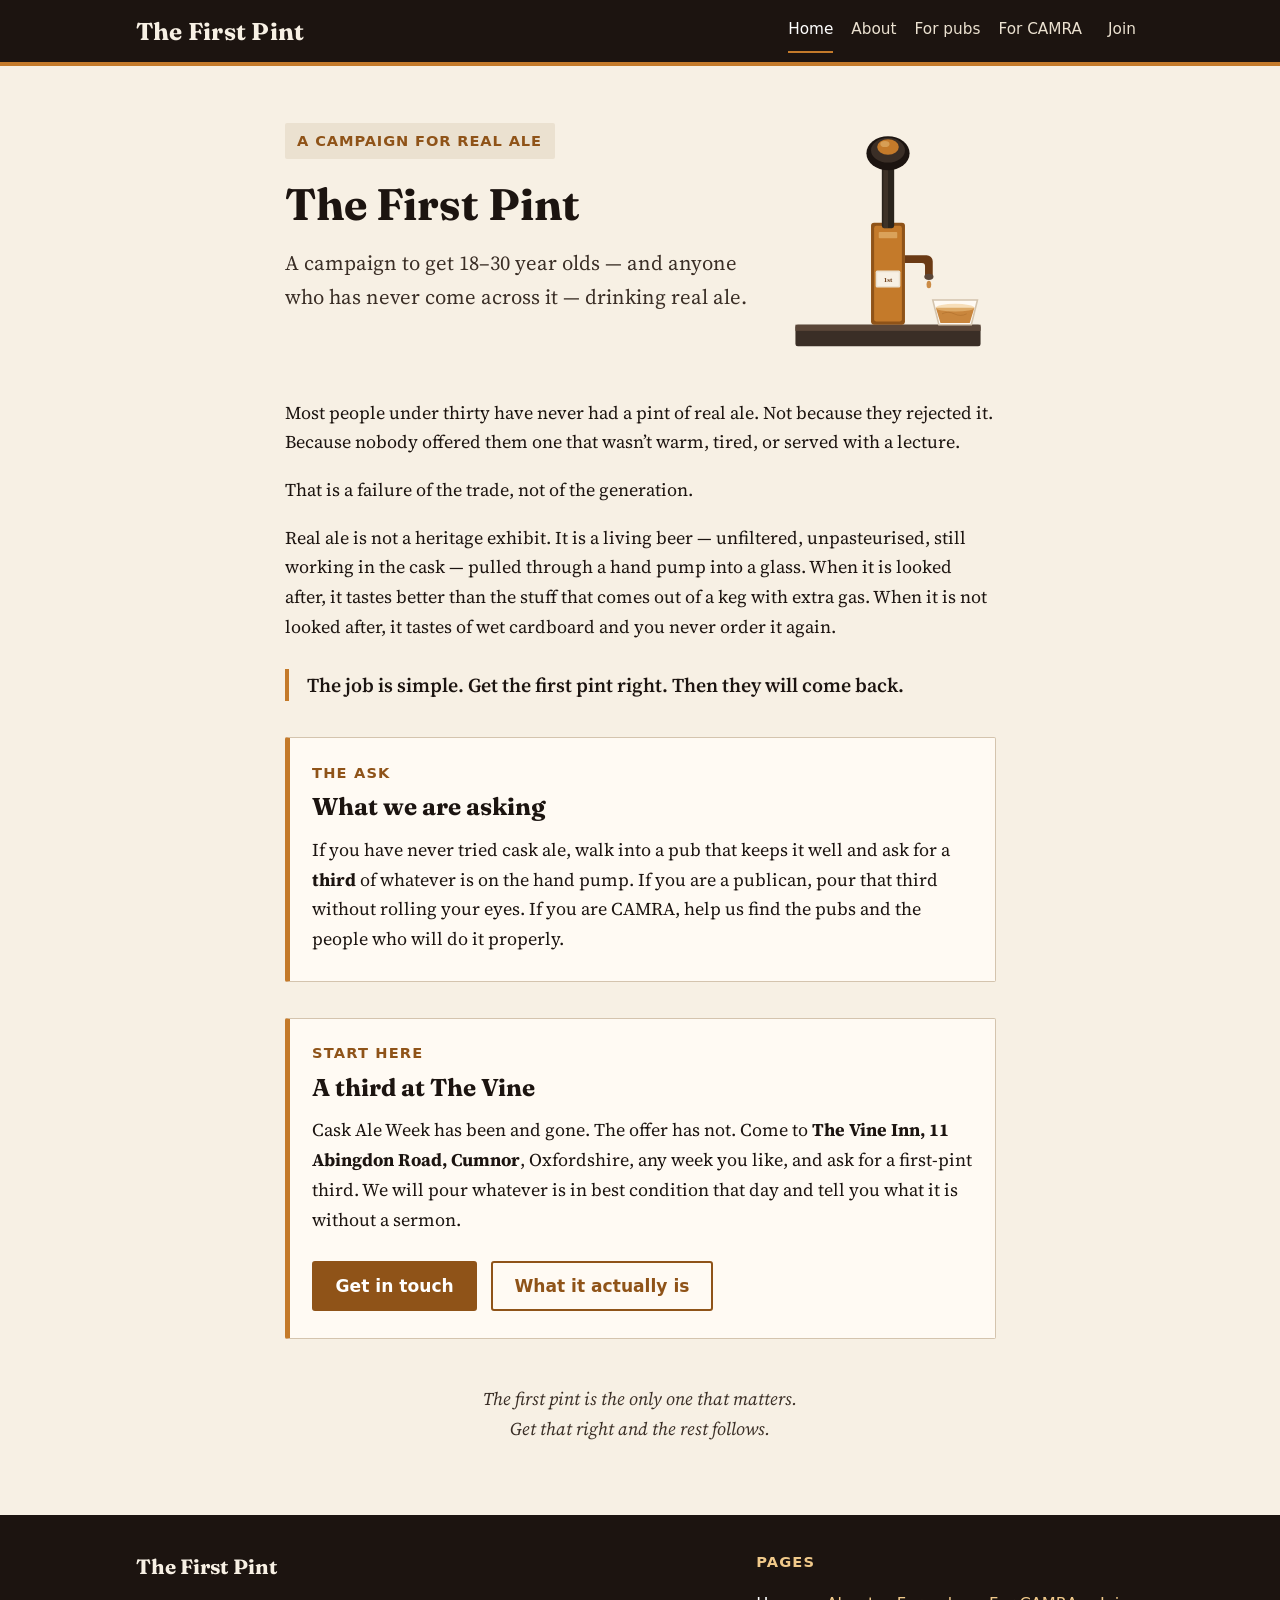
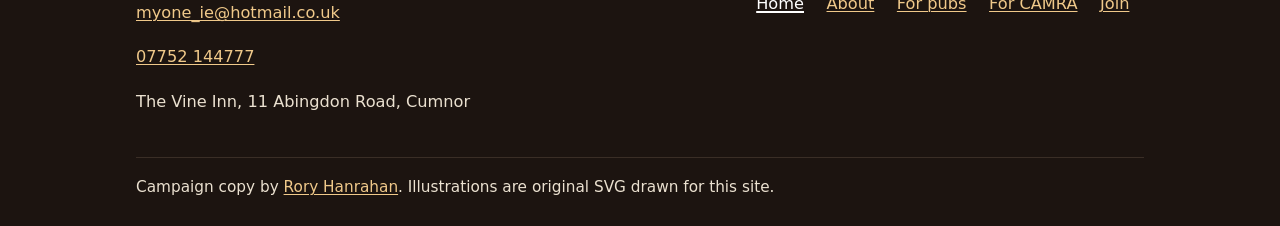
==== commit 42cae99f: "Twitter handle, touch-icon links, chalkboard alt, 404 page - All 5 pages: twitter:site and twitter:c" ====
--- a/index.html
+++ b/index.html
@@ -8,6 +8,7 @@
   <link rel="canonical" href="https://rhodirish-afk.github.io/the-first-pint/">
   <meta name="theme-color" content="#1c1410">
   <link rel="icon" href="assets/favicon.svg" type="image/svg+xml">
+  <link rel="apple-touch-icon" href="assets/apple-touch-icon.png">
   <meta property="og:type" content="website">
   <meta property="og:site_name" content="The First Pint">
   <meta property="og:locale" content="en_GB">
@@ -20,6 +21,8 @@
   <meta property="og:image:height" content="630">
   <meta property="og:image:alt" content="The First Pint: a hand pump and a third-pint glass of cask ale on a cream background">
   <meta name="twitter:card" content="summary_large_image">
+  <meta name="twitter:site" content="@RoryHanrahan5">
+  <meta name="twitter:creator" content="@RoryHanrahan5">
   <meta name="twitter:title" content="The First Pint — real ale for 18–30s">
   <meta name="twitter:description" content="A campaign to get 18–30 year olds, and anyone who has never come across it, drinking real ale. A third of a pint. No lecture.">
   <meta name="twitter:image" content="https://rhodirish-afk.github.io/the-first-pint/assets/og-image.png">
--- a/css/styles.css
+++ b/css/styles.css
@@ -208,7 +208,7 @@
 
 .section-label {
   font-family: var(--sans);
-  font-size: 0.75rem;
+  font-size: 0.8125rem;
   font-weight: 700;
   letter-spacing: 0.08em;
   text-transform: uppercase;
@@ -219,7 +219,7 @@
 .tagline {
   display: inline-block;
   font-family: var(--sans);
-  font-size: 0.8rem;
+  font-size: 0.8125rem;
   font-weight: 700;
   letter-spacing: 0.06em;
   text-transform: uppercase;
@@ -419,7 +419,7 @@
   margin: 0;
 }
 
-.reading-list a {
+.reading-list li > a {
   display: inline-flex;
   align-items: center;
   min-height: 44px;
@@ -432,6 +432,11 @@
   font-size: 0.9rem;
   color: var(--ink-soft);
   padding-bottom: 0.35rem;
+}
+
+/* Inline link inside a reading-list note: bigger hit area, no layout shift */
+.reading-list span a {
+  padding: 0.6rem 0;
 }
 
 /* Buttons */
@@ -554,7 +559,7 @@
 }
 
 .footer-heading {
-  font-size: 0.75rem;
+  font-size: 0.8125rem;
   font-weight: 700;
   letter-spacing: 0.08em;
   text-transform: uppercase;
